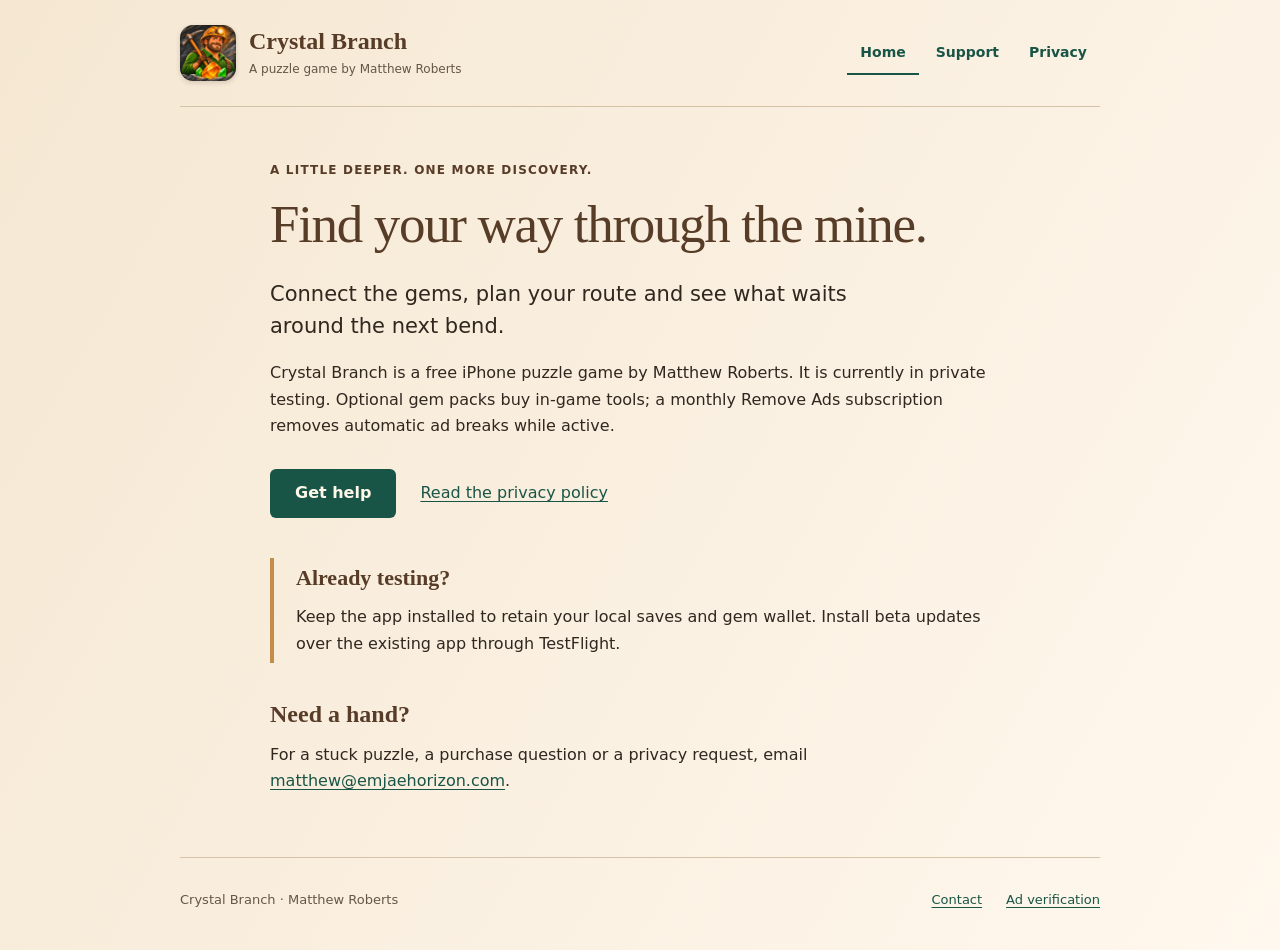
==== index.html @ 4c327fc4 "Publish Crystal Branch support and privacy website" ====
<!doctype html>
<html lang="en"><head><meta charset="utf-8"><meta name="viewport" content="width=device-width,initial-scale=1"><meta name="color-scheme" content="light"><meta http-equiv="Content-Security-Policy" content="default-src 'self'; script-src 'none'; connect-src 'none'; object-src 'none'; base-uri 'none'; form-action 'none'"><meta name="referrer" content="no-referrer"><title>Crystal Branch</title><meta name="description" content="Official Crystal Branch support and privacy information from Matthew Roberts."><link rel="icon" href="./assets/miner-icon.png"><link rel="stylesheet" href="./assets/site.css"></head>
<body><a class="skip" href="#main">Skip to content</a>
<header class="site-header"><a class="brand" href="./"><img src="./assets/miner-icon.png" alt="" width="56" height="56"><span>Crystal Branch<small>A puzzle game by Matthew Roberts</small></span></a><nav aria-label="Main"><a href="./" aria-current="page">Home</a><a href="./support/">Support</a><a href="./privacy/">Privacy</a></nav></header>
<main id="main"><p class="kicker">A little deeper. One more discovery.</p><h1>Find your way through the mine.</h1>
    <p class="lead">Connect the gems, plan your route and see what waits around the next bend.</p>
    <p>Crystal Branch is a free iPhone puzzle game by Matthew Roberts. It is currently in private testing. Optional gem packs buy in-game tools; a monthly Remove Ads subscription removes automatic ad breaks while active.</p>
    <div class="actions"><a class="button" href="./support/">Get help</a><a class="text-link" href="./privacy/">Read the privacy policy</a></div>
    <section class="note"><h2>Already testing?</h2><p>Keep the app installed to retain your local saves and gem wallet. Install beta updates over the existing app through TestFlight.</p></section>
    <section><h2>Need a hand?</h2><p>For a stuck puzzle, a purchase question or a privacy request, email <a href="mailto:matthew@emjaehorizon.com">matthew@emjaehorizon.com</a>.</p></section></main>
<footer><span>Crystal Branch · Matthew Roberts</span><a href="mailto:matthew@emjaehorizon.com">Contact</a><a href="./app-ads.txt">Ad verification</a></footer></body></html>
---- assets/site.css ----
:root{color-scheme:light;--paper:#fff7eb;--ink:#30271f;--muted:#645746;--line:#d5c2a7;--jade:#195546;--wood:#573c27;--apricot:#efc396;font-family:system-ui,-apple-system,BlinkMacSystemFont,"Segoe UI",sans-serif;font-size:16px;line-height:1.65;background:#eee0c9;color:var(--ink)}
*{box-sizing:border-box}body{margin:0;background:linear-gradient(120deg,#f5e7d2,#fff8ee);min-height:100vh}a{color:var(--jade);text-underline-offset:3px}a:hover{text-decoration-thickness:2px}a:focus-visible{outline:3px solid #a84b15;outline-offset:4px;border-radius:3px}.skip{position:absolute;left:12px;top:-100px;z-index:3;padding:12px;background:white}.skip:focus{top:12px}.draft{padding:9px 22px;text-align:center;background:#3e3025;color:#fff4df;font-size:12px;letter-spacing:.025em}.site-header,main,footer{width:min(100% - 48px,920px);margin-inline:auto}.site-header{padding-block:25px;display:flex;align-items:center;justify-content:space-between;gap:24px;border-bottom:1px solid var(--line)}.brand{display:flex;gap:13px;align-items:center;text-decoration:none;color:var(--wood);font:700 24px/1.15 Georgia,serif}.brand img{border-radius:13px;box-shadow:0 2px 5px #3e30252b}.brand small{display:block;font:12px/1.5 system-ui,sans-serif;color:var(--muted);padding-top:5px}.site-header nav{display:flex;gap:4px;flex-wrap:wrap}.site-header nav a{padding:10px 13px;min-height:44px;text-decoration:none;font-size:14px;font-weight:650}.site-header nav a[aria-current]{box-shadow:inset 0 -2px var(--jade)}main{padding-block:54px 62px;max-width:740px}.kicker{font-size:12px;letter-spacing:.1em;text-transform:uppercase;color:var(--wood);font-weight:700;margin:0 0 14px}h1{font:500 clamp(35px,5vw,53px)/1.12 Georgia,serif;letter-spacing:-.025em;color:var(--wood);margin:0 0 25px;max-width:660px}h2{font:600 24px/1.25 Georgia,serif;color:var(--wood);margin:0 0 13px}p{margin:0 0 18px}.lead{font-size:21px;line-height:1.5;max-width:650px}.date{font-size:14px;color:var(--muted);padding-bottom:20px;border-bottom:1px solid var(--line)}section{margin-top:36px}section p:last-child{margin-bottom:0}.actions{display:flex;align-items:center;gap:24px;flex-wrap:wrap;margin:30px 0 40px}.button{background:var(--jade);color:#fff8e9;display:inline-flex;min-height:48px;padding:11px 25px;border-radius:6px;font-weight:650;text-decoration:none}.text-link{display:inline-block;min-height:44px;padding-block:9px}.note{border-left:4px solid #c38c48;padding:6px 0 6px 22px}.note h2{font-size:22px}footer{border-top:1px solid var(--line);padding-block:22px 30px;display:flex;gap:12px 24px;flex-wrap:wrap;align-items:center;font-size:13px;color:var(--muted)}footer a{padding-block:9px;min-height:40px}footer span{margin-right:auto}
@media(max-width:580px){.site-header,main,footer{width:calc(100% - 36px)}.site-header{align-items:flex-start;flex-direction:column;gap:14px;padding-block:20px}.site-header nav{width:100%}.site-header nav a{padding-inline:12px}.site-header nav a:first-child{padding-left:0}main{padding-block:35px 45px}.draft{font-size:11px;text-align:left;padding:9px 18px}.lead{font-size:19px}footer span{width:100%}.actions{gap:12px 22px}}
@media(prefers-reduced-motion:no-preference){a{transition:color .12s ease,background-color .12s ease}}
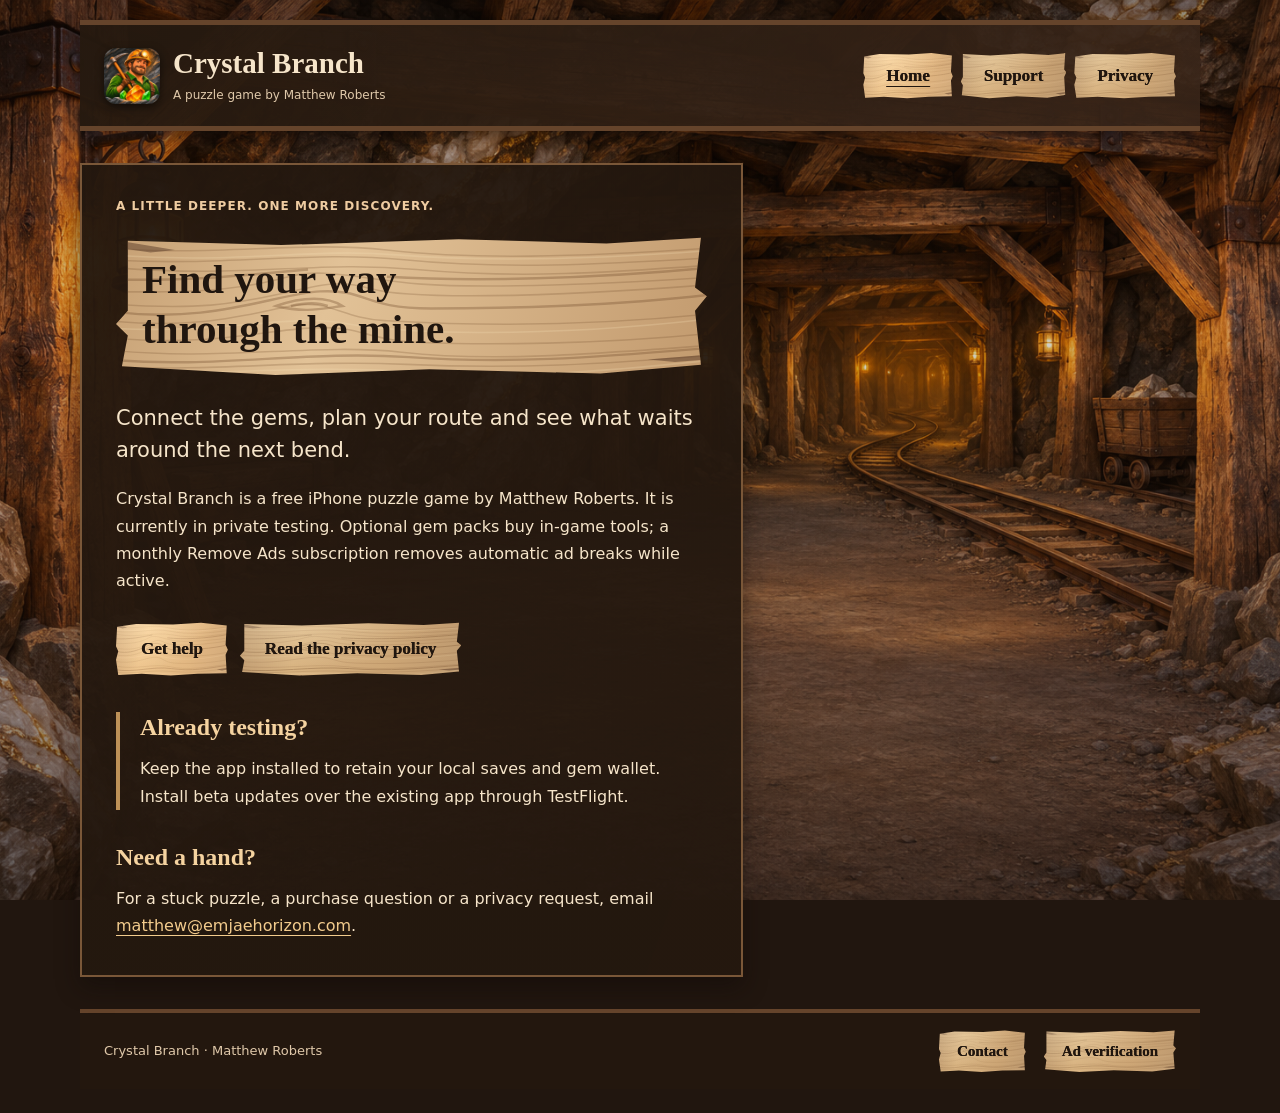
==== commit 4c000a69: "Match Crystal Branch website to the game timber and cave artwork" ====
--- a/index.html
+++ b/index.html
@@ -1,11 +1,11 @@
 <!doctype html>
-<html lang="en"><head><meta charset="utf-8"><meta name="viewport" content="width=device-width,initial-scale=1"><meta name="color-scheme" content="light"><meta http-equiv="Content-Security-Policy" content="default-src 'self'; script-src 'none'; connect-src 'none'; object-src 'none'; base-uri 'none'; form-action 'none'"><meta name="referrer" content="no-referrer"><title>Crystal Branch</title><meta name="description" content="Official Crystal Branch support and privacy information from Matthew Roberts."><link rel="icon" href="./assets/miner-icon.png"><link rel="stylesheet" href="./assets/site.css"></head>
-<body><a class="skip" href="#main">Skip to content</a>
+<html lang="en"><head><meta charset="utf-8"><meta name="viewport" content="width=device-width,initial-scale=1"><meta name="color-scheme" content="dark"><meta http-equiv="Content-Security-Policy" content="default-src 'self'; script-src 'none'; connect-src 'none'; object-src 'none'; base-uri 'none'; form-action 'none'"><meta name="referrer" content="no-referrer"><title>Crystal Branch</title><meta name="description" content="Official Crystal Branch support and privacy information from Matthew Roberts."><link rel="icon" href="./assets/miner-icon.png"><link rel="stylesheet" href="./assets/site.css?v=05d16c762f"></head>
+<body data-page="home"><a class="skip" href="#main">Skip to content</a>
 <header class="site-header"><a class="brand" href="./"><img src="./assets/miner-icon.png" alt="" width="56" height="56"><span>Crystal Branch<small>A puzzle game by Matthew Roberts</small></span></a><nav aria-label="Main"><a href="./" aria-current="page">Home</a><a href="./support/">Support</a><a href="./privacy/">Privacy</a></nav></header>
-<main id="main"><p class="kicker">A little deeper. One more discovery.</p><h1>Find your way through the mine.</h1>
+<main id="main" class="home-page"><div class="page-copy"><p class="kicker">A little deeper. One more discovery.</p><h1>Find your way through the mine.</h1>
     <p class="lead">Connect the gems, plan your route and see what waits around the next bend.</p>
     <p>Crystal Branch is a free iPhone puzzle game by Matthew Roberts. It is currently in private testing. Optional gem packs buy in-game tools; a monthly Remove Ads subscription removes automatic ad breaks while active.</p>
     <div class="actions"><a class="button" href="./support/">Get help</a><a class="text-link" href="./privacy/">Read the privacy policy</a></div>
     <section class="note"><h2>Already testing?</h2><p>Keep the app installed to retain your local saves and gem wallet. Install beta updates over the existing app through TestFlight.</p></section>
-    <section><h2>Need a hand?</h2><p>For a stuck puzzle, a purchase question or a privacy request, email <a href="mailto:matthew@emjaehorizon.com">matthew@emjaehorizon.com</a>.</p></section></main>
+    <section><h2>Need a hand?</h2><p>For a stuck puzzle, a purchase question or a privacy request, email <a href="mailto:matthew@emjaehorizon.com">matthew@emjaehorizon.com</a>.</p></section></div><img class="hero-miner" src="./assets/miner.png" alt="" width="1120" height="1374" decoding="async"></main>
 <footer><span>Crystal Branch · Matthew Roberts</span><a href="mailto:matthew@emjaehorizon.com">Contact</a><a href="./app-ads.txt">Ad verification</a></footer></body></html>
--- a/assets/site.css
+++ b/assets/site.css
@@ -1,4 +1,96 @@
-:root{color-scheme:light;--paper:#fff7eb;--ink:#30271f;--muted:#645746;--line:#d5c2a7;--jade:#195546;--wood:#573c27;--apricot:#efc396;font-family:system-ui,-apple-system,BlinkMacSystemFont,"Segoe UI",sans-serif;font-size:16px;line-height:1.65;background:#eee0c9;color:var(--ink)}
-*{box-sizing:border-box}body{margin:0;background:linear-gradient(120deg,#f5e7d2,#fff8ee);min-height:100vh}a{color:var(--jade);text-underline-offset:3px}a:hover{text-decoration-thickness:2px}a:focus-visible{outline:3px solid #a84b15;outline-offset:4px;border-radius:3px}.skip{position:absolute;left:12px;top:-100px;z-index:3;padding:12px;background:white}.skip:focus{top:12px}.draft{padding:9px 22px;text-align:center;background:#3e3025;color:#fff4df;font-size:12px;letter-spacing:.025em}.site-header,main,footer{width:min(100% - 48px,920px);margin-inline:auto}.site-header{padding-block:25px;display:flex;align-items:center;justify-content:space-between;gap:24px;border-bottom:1px solid var(--line)}.brand{display:flex;gap:13px;align-items:center;text-decoration:none;color:var(--wood);font:700 24px/1.15 Georgia,serif}.brand img{border-radius:13px;box-shadow:0 2px 5px #3e30252b}.brand small{display:block;font:12px/1.5 system-ui,sans-serif;color:var(--muted);padding-top:5px}.site-header nav{display:flex;gap:4px;flex-wrap:wrap}.site-header nav a{padding:10px 13px;min-height:44px;text-decoration:none;font-size:14px;font-weight:650}.site-header nav a[aria-current]{box-shadow:inset 0 -2px var(--jade)}main{padding-block:54px 62px;max-width:740px}.kicker{font-size:12px;letter-spacing:.1em;text-transform:uppercase;color:var(--wood);font-weight:700;margin:0 0 14px}h1{font:500 clamp(35px,5vw,53px)/1.12 Georgia,serif;letter-spacing:-.025em;color:var(--wood);margin:0 0 25px;max-width:660px}h2{font:600 24px/1.25 Georgia,serif;color:var(--wood);margin:0 0 13px}p{margin:0 0 18px}.lead{font-size:21px;line-height:1.5;max-width:650px}.date{font-size:14px;color:var(--muted);padding-bottom:20px;border-bottom:1px solid var(--line)}section{margin-top:36px}section p:last-child{margin-bottom:0}.actions{display:flex;align-items:center;gap:24px;flex-wrap:wrap;margin:30px 0 40px}.button{background:var(--jade);color:#fff8e9;display:inline-flex;min-height:48px;padding:11px 25px;border-radius:6px;font-weight:650;text-decoration:none}.text-link{display:inline-block;min-height:44px;padding-block:9px}.note{border-left:4px solid #c38c48;padding:6px 0 6px 22px}.note h2{font-size:22px}footer{border-top:1px solid var(--line);padding-block:22px 30px;display:flex;gap:12px 24px;flex-wrap:wrap;align-items:center;font-size:13px;color:var(--muted)}footer a{padding-block:9px;min-height:40px}footer span{margin-right:auto}
-@media(max-width:580px){.site-header,main,footer{width:calc(100% - 36px)}.site-header{align-items:flex-start;flex-direction:column;gap:14px;padding-block:20px}.site-header nav{width:100%}.site-header nav a{padding-inline:12px}.site-header nav a:first-child{padding-left:0}main{padding-block:35px 45px}.draft{font-size:11px;text-align:left;padding:9px 18px}.lead{font-size:19px}footer span{width:100%}.actions{gap:12px 22px}}
-@media(prefers-reduced-motion:no-preference){a{transition:color .12s ease,background-color .12s ease}}
+:root {
+  color-scheme: dark;
+  --ink: #f6e5ca;
+  --muted: #e0c9aa;
+  --jade: #f3cc8d;
+  --line: #826041;
+  --marker: "Marker Felt", "Segoe Print", "Bradley Hand", "Comic Sans MS", cursive;
+  --sign-edge: polygon(1% 10%,18% 5%,51% 6%,76% 3%,99% 8%,98% 42%,100% 51%,98% 60%,99% 93%,73% 94%,49% 97%,23% 94%,2% 96%,0 69%,2% 54%,0 45%);
+  --sign-edge-alt: polygon(2% 5%,28% 8%,58% 4%,83% 7%,99% 3%,98% 37%,100% 43%,98% 53%,99% 90%,82% 96%,53% 93%,27% 97%,1% 91%,2% 70%,0 62%,2% 53%);
+  font: 16px/1.7 system-ui,-apple-system,BlinkMacSystemFont,"Segoe UI",sans-serif;
+  background: #21160f;
+  color: var(--ink);
+}
+* { box-sizing: border-box; }
+body { margin: 0; min-height: 100vh; position: relative; isolation: isolate; }
+body::before {
+  content: ''; position: fixed; inset: 0; z-index: -1; pointer-events: none;
+  background: linear-gradient(180deg,#150d0873,#1c110b28 30%,#150d088c),url('./mine-cave.png') 55% center/cover no-repeat #21160f;
+}
+a { color: var(--jade); text-underline-offset: 4px; overflow-wrap: anywhere; }
+a:hover { text-decoration-thickness: 2px; }
+a:focus-visible { outline: 3px solid #fff0ba; outline-offset: 5px; }
+.skip { position: absolute; top: -100px; left: 12px; z-index: 5; padding: 12px; background: #24180f; }
+.skip:focus { top: 12px; }
+.draft { padding: 9px 18px; text-align: center; background: #24180f; color: #fff1d8; font-size: 12px; }
+.site-header,main,footer { width: min(100% - 48px,1120px); margin-inline: auto; }
+.site-header {
+  display: flex; justify-content: space-between; align-items: center; gap: 24px;
+  padding: 22px 24px; margin-top: 20px; position: relative;
+  background: linear-gradient(110deg,#25190ff5,#382519e8);
+  border-block: 5px solid #65442b; box-shadow: 0 6px 14px #0d080872;
+}
+.brand { display: flex; align-items: center; gap: 13px; text-decoration: none; color: var(--ink); font: 700 clamp(22px,3vw,29px)/1.15 var(--marker); }
+.brand img { border-radius: 12px; box-shadow: 0 3px 8px #0008; }
+.brand small { display: block; color: var(--muted); font: 12px/1.5 system-ui,sans-serif; padding-top: 6px; }
+nav { display: flex; flex-wrap: wrap; gap: 8px; }
+nav a,.button,.text-link,footer a {
+  position: relative; isolation: isolate; display: inline-flex; align-items: center; justify-content: center;
+  min-height: 48px; padding: 10px 23px; color: #20160f; text-decoration: none; border: 0;
+  background: none; font: 700 17px/1.4 var(--marker); text-shadow: .2px 0 currentColor;
+}
+nav a::before,.button::before,.text-link::before,footer a::before {
+  content: ''; position: absolute; inset: 0; z-index: -1; pointer-events: none;
+  background: radial-gradient(ellipse at 24% -6%,#fff0ce57,transparent 62%),url('./timber-grain.svg') center/100% 100% no-repeat,linear-gradient(105deg,#be9a70,#d8b381 27%,#cca575 69%,#be9a70);
+  clip-path: var(--sign-edge); filter: drop-shadow(0 3px 2px #0006);
+}
+nav a:nth-child(even)::before,.text-link::before,footer a:nth-of-type(even)::before { clip-path: var(--sign-edge-alt); }
+nav a[aria-current] { text-decoration: underline; text-underline-offset: 5px; }
+nav a[aria-current]::before,.button::before { background-color: #e5c698; filter: brightness(1.1); }
+nav a:hover,.button:hover,.text-link:hover,footer a:hover { text-decoration: underline; }
+main { margin-block: 32px; }
+.home-page { display: grid; grid-template-columns: minmax(0,1.45fr) minmax(0,1fr); align-items: start; gap: 0; }
+.page-copy { min-width: 0; padding: 32px 34px 36px; background: #24180ff2; border: 2px solid #7a5738; box-shadow: 0 10px 22px #100a087d; }
+.home-page .page-copy { background: linear-gradient(110deg,#24180ff5,#24180ff0); }
+.hero-miner { width: 100%; max-width: none; height: auto; margin-left: 0; margin-top: 20px; align-self: start; pointer-events: none; filter: drop-shadow(0 14px 12px #10080699); mask-image: linear-gradient(#000 86%,transparent 100%); }
+.kicker { color: #efcca1; font: 700 12px/1.5 system-ui,sans-serif; letter-spacing: .09em; text-transform: uppercase; margin: 0 0 18px; }
+h1 { position: relative; isolation: isolate; margin: 0 0 24px; padding: 21px 26px 25px; color: #20160f; font: 700 clamp(29px,3.4vw,41px)/1.22 var(--marker); text-wrap: balance; }
+h1::before { content: ''; position: absolute; inset: 0; z-index: -1; background: url('./timber-grain.svg') center/100% 100%,linear-gradient(110deg,#c6a074,#e2c297 37%,#c29a6e); clip-path: var(--sign-edge-alt); }
+h2 { font: 700 24px/1.3 var(--marker); color: #f5d3a0; margin: 0 0 12px; }
+p { margin: 0 0 19px; }
+.lead { font-size: 21px; line-height: 1.5; }
+.actions { display: flex; align-items: stretch; gap: 12px; flex-wrap: wrap; margin: 27px 0 35px; }
+.actions a { min-height: 56px; padding-inline: 25px; }
+section { margin-top: 32px; }
+section p:last-child { margin-bottom: 0; }
+.note { padding-left: 20px; border-left: 4px solid #be9157; }
+.date { padding-bottom: 20px; border-bottom: 1px solid var(--line); color: var(--muted); font-size: 14px; }
+.document-page { max-width: 850px; }
+.document-page .page-copy { padding: 35px 42px 42px; }
+footer { background: #24180ff2; border-top: 4px solid #65442b; padding: 16px 24px; margin-bottom: 24px; display: flex; align-items: center; flex-wrap: wrap; gap: 12px 18px; color: var(--muted); font-size: 13px; }
+footer span { margin-right: auto; }
+footer a { min-height: 44px; font-size: 15px; padding: 8px 18px; }
+@media(min-width:1100px) { .hero-miner { position: sticky; top: 22px; } }
+@media(max-width:760px) {
+  .site-header,main,footer { width: calc(100% - 28px); }
+  .site-header { margin-top: 14px; flex-direction: column; align-items: flex-start; padding: 18px; gap: 17px; }
+  nav { width: 100%; }
+  nav a { flex: 1; padding-inline: 12px; min-height: 48px; }
+  .home-page { grid-template-columns: minmax(0,1fr); gap: 0; }
+  .home-page .page-copy { grid-column: 1; grid-row: 1; }
+  .hero-miner { width: min(75%,340px); margin: 22px auto -4px; grid-row: 2; }
+  .page-copy,.document-page .page-copy { padding: 25px 22px 29px; }
+  main { margin-block: 22px; }
+  h1 { font-size: clamp(29px,5.7vw,37px); padding: 18px 20px 22px; }
+  .lead { font-size: 19px; }
+  footer { padding: 16px 18px; }
+  footer span { width: 100%; }
+}
+@media(max-width:370px) {
+  .site-header,main,footer { width: calc(100% - 20px); }
+  .brand { font-size: 21px; gap: 9px; }
+  .brand img { width: 48px; height: 48px; }
+  .page-copy,.document-page .page-copy { padding-inline: 17px; }
+  .actions { flex-direction: column; }
+}
+@media(prefers-reduced-motion:no-preference) { a { transition: filter .12s ease; } }
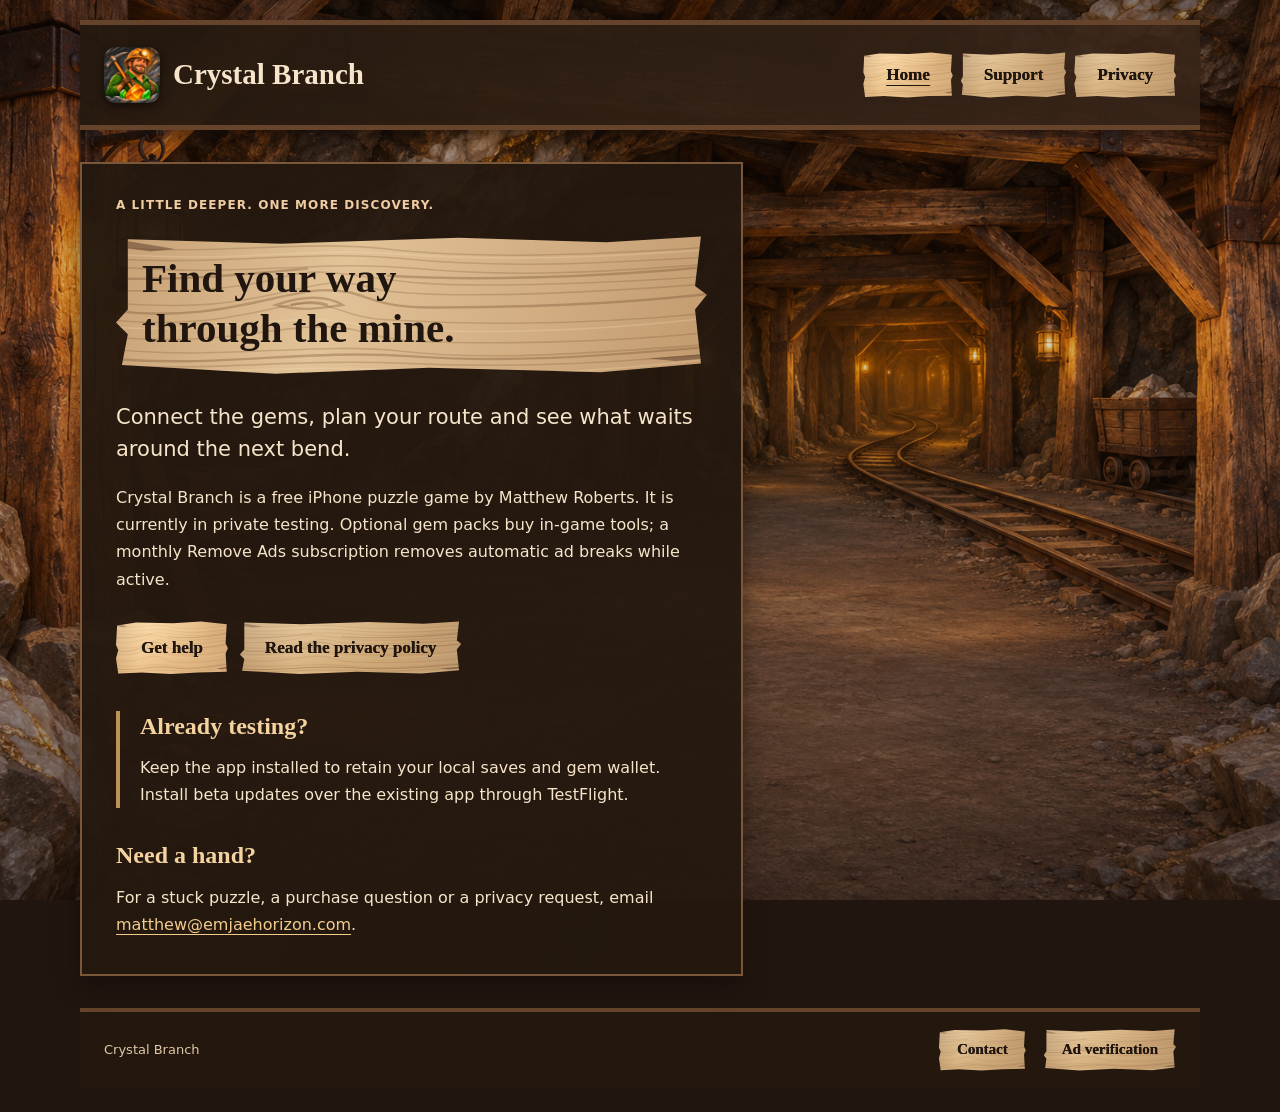
==== commit 49c64559: "Publish approved Crystal Branch privacy policy and website branding" ====
--- a/index.html
+++ b/index.html
@@ -1,11 +1,11 @@
 <!doctype html>
 <html lang="en"><head><meta charset="utf-8"><meta name="viewport" content="width=device-width,initial-scale=1"><meta name="color-scheme" content="dark"><meta http-equiv="Content-Security-Policy" content="default-src 'self'; script-src 'none'; connect-src 'none'; object-src 'none'; base-uri 'none'; form-action 'none'"><meta name="referrer" content="no-referrer"><title>Crystal Branch</title><meta name="description" content="Official Crystal Branch support and privacy information from Matthew Roberts."><link rel="icon" href="./assets/miner-icon.png"><link rel="stylesheet" href="./assets/site.css?v=05d16c762f"></head>
 <body data-page="home"><a class="skip" href="#main">Skip to content</a>
-<header class="site-header"><a class="brand" href="./"><img src="./assets/miner-icon.png" alt="" width="56" height="56"><span>Crystal Branch<small>A puzzle game by Matthew Roberts</small></span></a><nav aria-label="Main"><a href="./" aria-current="page">Home</a><a href="./support/">Support</a><a href="./privacy/">Privacy</a></nav></header>
+<header class="site-header"><a class="brand" href="./"><img src="./assets/miner-icon.png" alt="" width="56" height="56"><span>Crystal Branch</span></a><nav aria-label="Main"><a href="./" aria-current="page">Home</a><a href="./support/">Support</a><a href="./privacy/">Privacy</a></nav></header>
 <main id="main" class="home-page"><div class="page-copy"><p class="kicker">A little deeper. One more discovery.</p><h1>Find your way through the mine.</h1>
     <p class="lead">Connect the gems, plan your route and see what waits around the next bend.</p>
     <p>Crystal Branch is a free iPhone puzzle game by Matthew Roberts. It is currently in private testing. Optional gem packs buy in-game tools; a monthly Remove Ads subscription removes automatic ad breaks while active.</p>
     <div class="actions"><a class="button" href="./support/">Get help</a><a class="text-link" href="./privacy/">Read the privacy policy</a></div>
     <section class="note"><h2>Already testing?</h2><p>Keep the app installed to retain your local saves and gem wallet. Install beta updates over the existing app through TestFlight.</p></section>
     <section><h2>Need a hand?</h2><p>For a stuck puzzle, a purchase question or a privacy request, email <a href="mailto:matthew@emjaehorizon.com">matthew@emjaehorizon.com</a>.</p></section></div><img class="hero-miner" src="./assets/miner.png" alt="" width="1120" height="1374" decoding="async"></main>
-<footer><span>Crystal Branch · Matthew Roberts</span><a href="mailto:matthew@emjaehorizon.com">Contact</a><a href="./app-ads.txt">Ad verification</a></footer></body></html>
+<footer><span>Crystal Branch</span><a href="mailto:matthew@emjaehorizon.com">Contact</a><a href="./app-ads.txt">Ad verification</a></footer></body></html>
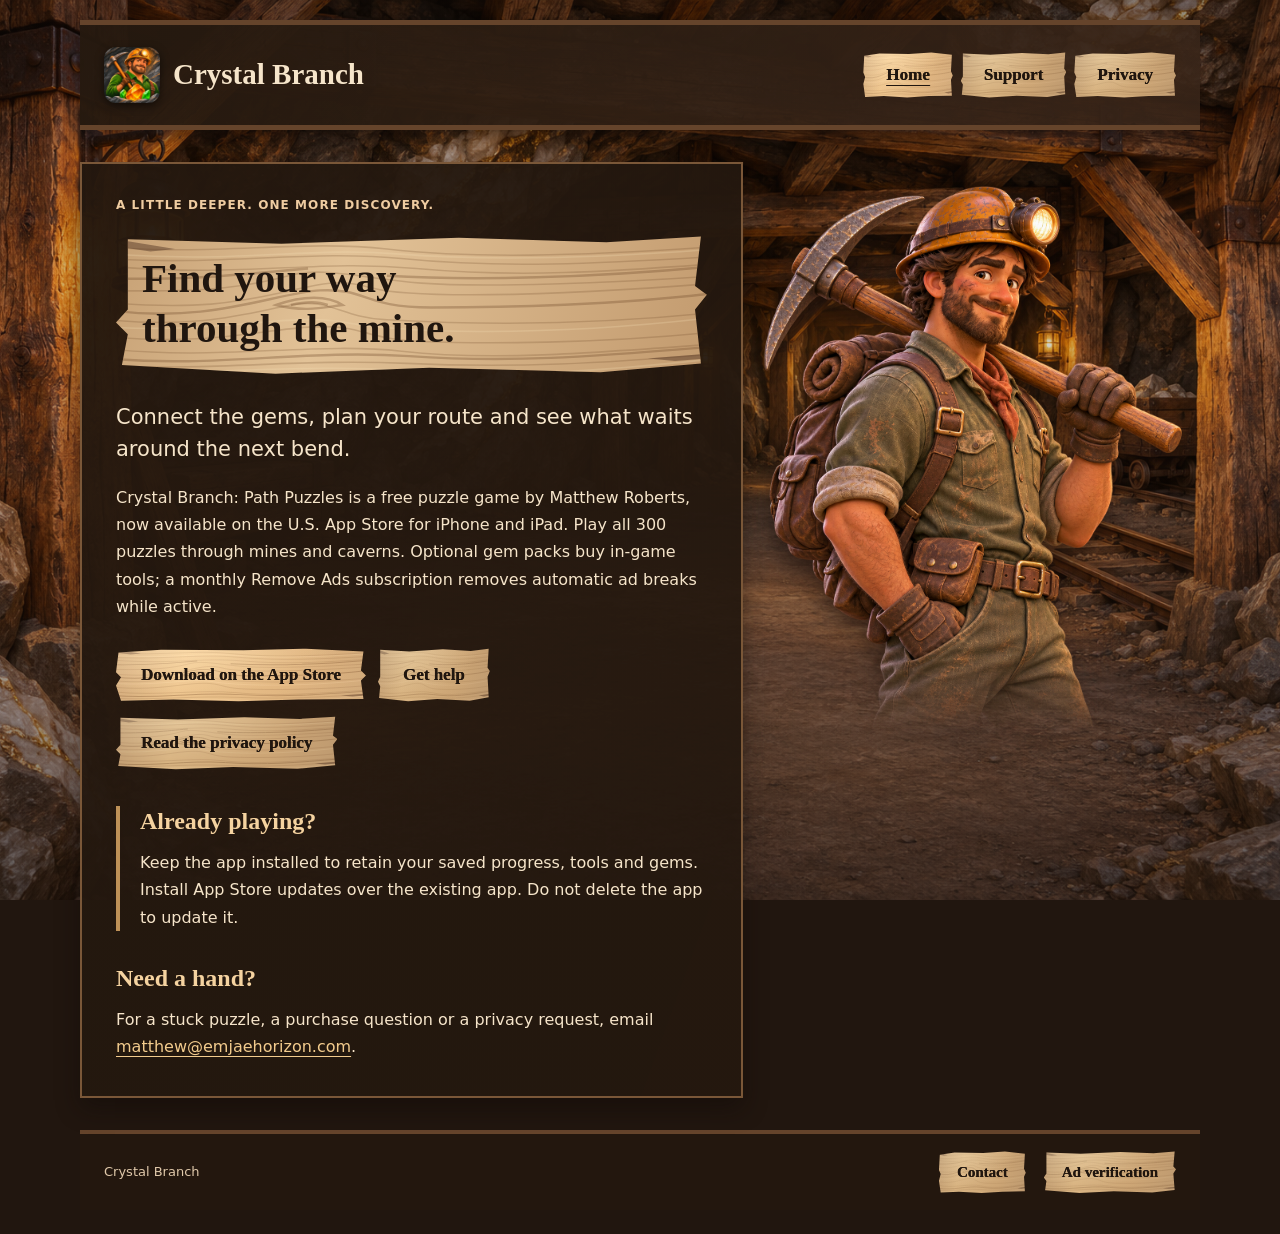
==== commit b18c59fb: "Update homepage for the live U.S. App Store release" ====
--- a/index.html
+++ b/index.html
@@ -1,11 +1,11 @@
 <!doctype html>
-<html lang="en"><head><meta charset="utf-8"><meta name="viewport" content="width=device-width,initial-scale=1"><meta name="color-scheme" content="dark"><meta http-equiv="Content-Security-Policy" content="default-src 'self'; script-src 'none'; connect-src 'none'; object-src 'none'; base-uri 'none'; form-action 'none'"><meta name="referrer" content="no-referrer"><title>Crystal Branch</title><meta name="description" content="Official Crystal Branch support and privacy information from Matthew Roberts."><link rel="icon" href="./assets/miner-icon.png"><link rel="stylesheet" href="./assets/site.css?v=05d16c762f"></head>
+<html lang="en"><head><meta charset="utf-8"><meta name="viewport" content="width=device-width,initial-scale=1"><meta name="color-scheme" content="dark"><meta http-equiv="Content-Security-Policy" content="default-src 'self'; script-src 'none'; connect-src 'none'; object-src 'none'; base-uri 'none'; form-action 'none'"><meta name="referrer" content="no-referrer"><title>Crystal Branch: Path Puzzles</title><meta name="description" content="Crystal Branch: Path Puzzles is available on the U.S. App Store for iPhone and iPad. Play 300 free puzzles through mines and caverns."><link rel="icon" href="./assets/miner-icon.png"><link rel="stylesheet" href="./assets/site.css?v=05d16c762f"></head>
 <body data-page="home"><a class="skip" href="#main">Skip to content</a>
 <header class="site-header"><a class="brand" href="./"><img src="./assets/miner-icon.png" alt="" width="56" height="56"><span>Crystal Branch</span></a><nav aria-label="Main"><a href="./" aria-current="page">Home</a><a href="./support/">Support</a><a href="./privacy/">Privacy</a></nav></header>
 <main id="main" class="home-page"><div class="page-copy"><p class="kicker">A little deeper. One more discovery.</p><h1>Find your way through the mine.</h1>
     <p class="lead">Connect the gems, plan your route and see what waits around the next bend.</p>
-    <p>Crystal Branch is a free iPhone puzzle game by Matthew Roberts. It is currently in private testing. Optional gem packs buy in-game tools; a monthly Remove Ads subscription removes automatic ad breaks while active.</p>
-    <div class="actions"><a class="button" href="./support/">Get help</a><a class="text-link" href="./privacy/">Read the privacy policy</a></div>
-    <section class="note"><h2>Already testing?</h2><p>Keep the app installed to retain your local saves and gem wallet. Install beta updates over the existing app through TestFlight.</p></section>
+    <p>Crystal Branch: Path Puzzles is a free puzzle game by Matthew Roberts, now available on the U.S. App Store for iPhone and iPad. Play all 300 puzzles through mines and caverns. Optional gem packs buy in-game tools; a monthly Remove Ads subscription removes automatic ad breaks while active.</p>
+    <div class="actions"><a class="button" href="https://apps.apple.com/app/id6830463579">Download on the App Store</a><a class="text-link" href="./support/">Get help</a><a class="text-link" href="./privacy/">Read the privacy policy</a></div>
+    <section class="note"><h2>Already playing?</h2><p>Keep the app installed to retain your saved progress, tools and gems. Install App Store updates over the existing app. Do not delete the app to update it.</p></section>
     <section><h2>Need a hand?</h2><p>For a stuck puzzle, a purchase question or a privacy request, email <a href="mailto:matthew@emjaehorizon.com">matthew@emjaehorizon.com</a>.</p></section></div><img class="hero-miner" src="./assets/miner.png" alt="" width="1120" height="1374" decoding="async"></main>
 <footer><span>Crystal Branch</span><a href="mailto:matthew@emjaehorizon.com">Contact</a><a href="./app-ads.txt">Ad verification</a></footer></body></html>
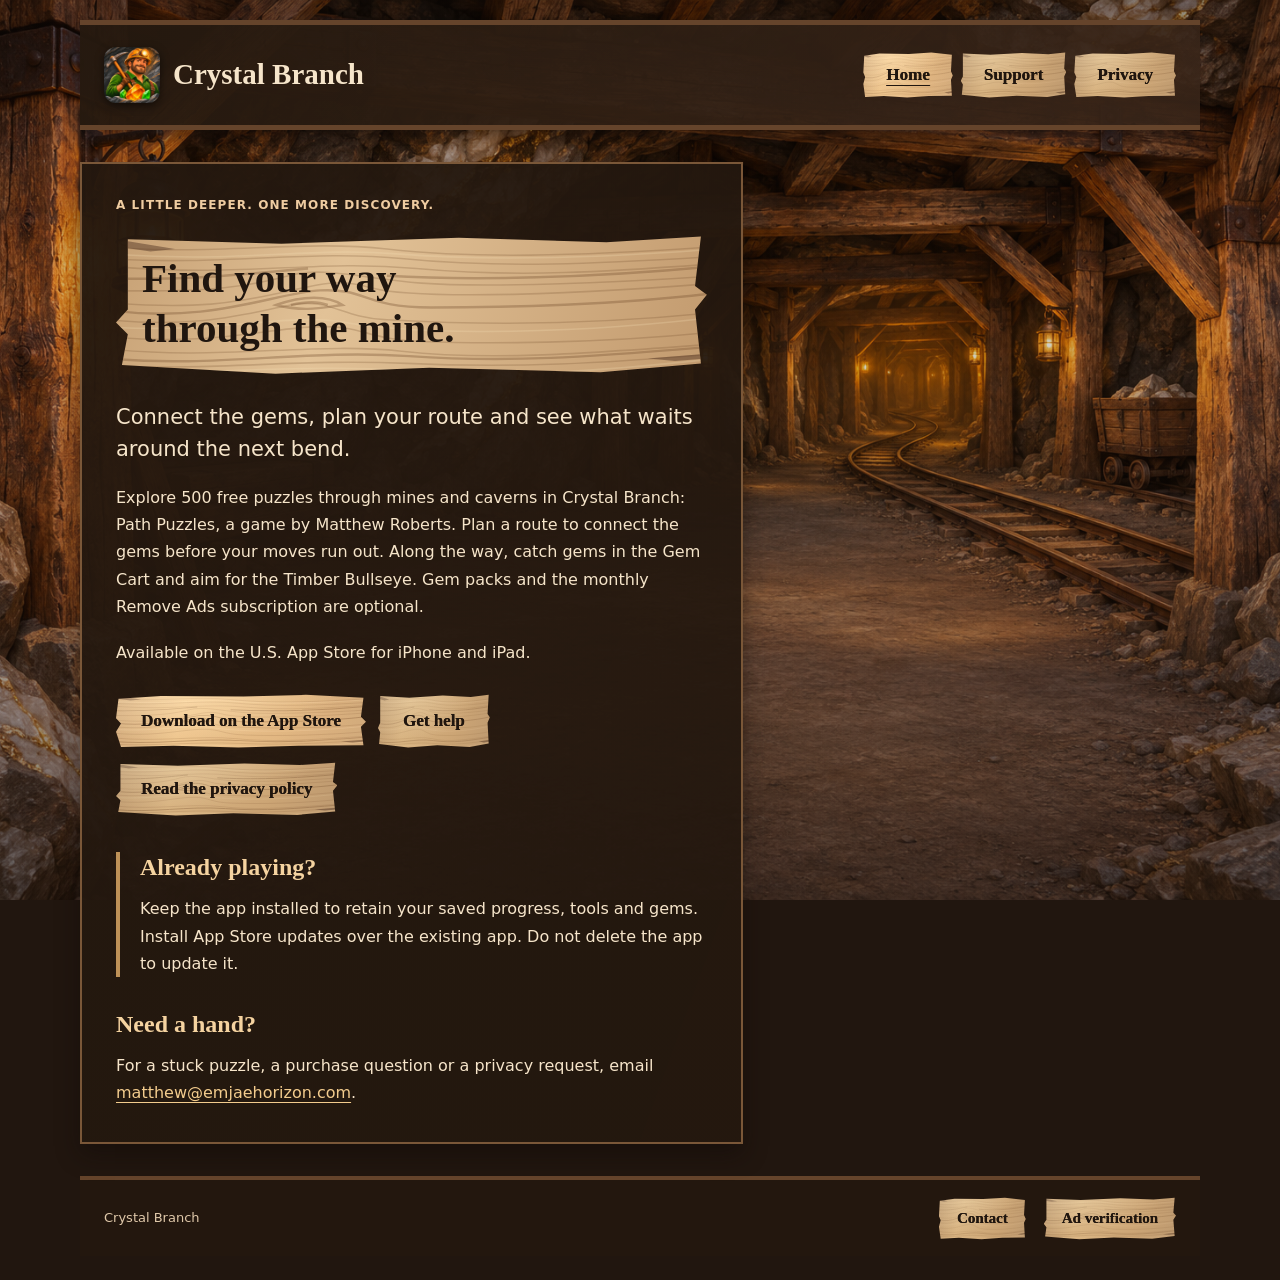
==== commit 129d8f58: "Publish shared Crystal Branch website and privacy wording for version 1.1" ====
--- a/index.html
+++ b/index.html
@@ -1,10 +1,11 @@
 <!doctype html>
-<html lang="en"><head><meta charset="utf-8"><meta name="viewport" content="width=device-width,initial-scale=1"><meta name="color-scheme" content="dark"><meta http-equiv="Content-Security-Policy" content="default-src 'self'; script-src 'none'; connect-src 'none'; object-src 'none'; base-uri 'none'; form-action 'none'"><meta name="referrer" content="no-referrer"><title>Crystal Branch: Path Puzzles</title><meta name="description" content="Crystal Branch: Path Puzzles is available on the U.S. App Store for iPhone and iPad. Play 300 free puzzles through mines and caverns."><link rel="icon" href="./assets/miner-icon.png"><link rel="stylesheet" href="./assets/site.css?v=05d16c762f"></head>
+<html lang="en"><head><meta charset="utf-8"><meta name="viewport" content="width=device-width,initial-scale=1"><meta name="color-scheme" content="dark"><meta http-equiv="Content-Security-Policy" content="default-src 'self'; script-src 'none'; connect-src 'none'; object-src 'none'; base-uri 'none'; form-action 'none'"><meta name="referrer" content="no-referrer"><title>Crystal Branch: Path Puzzles</title><meta name="description" content="Connect gems across 500 free puzzles in Crystal Branch: Path Puzzles for iPhone and iPad. Explore mines and caverns and play mining bonuses along the way."><link rel="icon" href="./assets/miner-icon.png"><link rel="stylesheet" href="./assets/site.css?v=05d16c762f"></head>
 <body data-page="home"><a class="skip" href="#main">Skip to content</a>
 <header class="site-header"><a class="brand" href="./"><img src="./assets/miner-icon.png" alt="" width="56" height="56"><span>Crystal Branch</span></a><nav aria-label="Main"><a href="./" aria-current="page">Home</a><a href="./support/">Support</a><a href="./privacy/">Privacy</a></nav></header>
 <main id="main" class="home-page"><div class="page-copy"><p class="kicker">A little deeper. One more discovery.</p><h1>Find your way through the mine.</h1>
     <p class="lead">Connect the gems, plan your route and see what waits around the next bend.</p>
-    <p>Crystal Branch: Path Puzzles is a free puzzle game by Matthew Roberts, now available on the U.S. App Store for iPhone and iPad. Play all 300 puzzles through mines and caverns. Optional gem packs buy in-game tools; a monthly Remove Ads subscription removes automatic ad breaks while active.</p>
+    <p>Explore 500 free puzzles through mines and caverns in Crystal Branch: Path Puzzles, a game by Matthew Roberts. Plan a route to connect the gems before your moves run out. Along the way, catch gems in the Gem Cart and aim for the Timber Bullseye. Gem packs and the monthly Remove Ads subscription are optional.</p>
+    <p>Available on the U.S. App Store for iPhone and iPad.</p>
     <div class="actions"><a class="button" href="https://apps.apple.com/app/id6830463579">Download on the App Store</a><a class="text-link" href="./support/">Get help</a><a class="text-link" href="./privacy/">Read the privacy policy</a></div>
     <section class="note"><h2>Already playing?</h2><p>Keep the app installed to retain your saved progress, tools and gems. Install App Store updates over the existing app. Do not delete the app to update it.</p></section>
     <section><h2>Need a hand?</h2><p>For a stuck puzzle, a purchase question or a privacy request, email <a href="mailto:matthew@emjaehorizon.com">matthew@emjaehorizon.com</a>.</p></section></div><img class="hero-miner" src="./assets/miner.png" alt="" width="1120" height="1374" decoding="async"></main>
